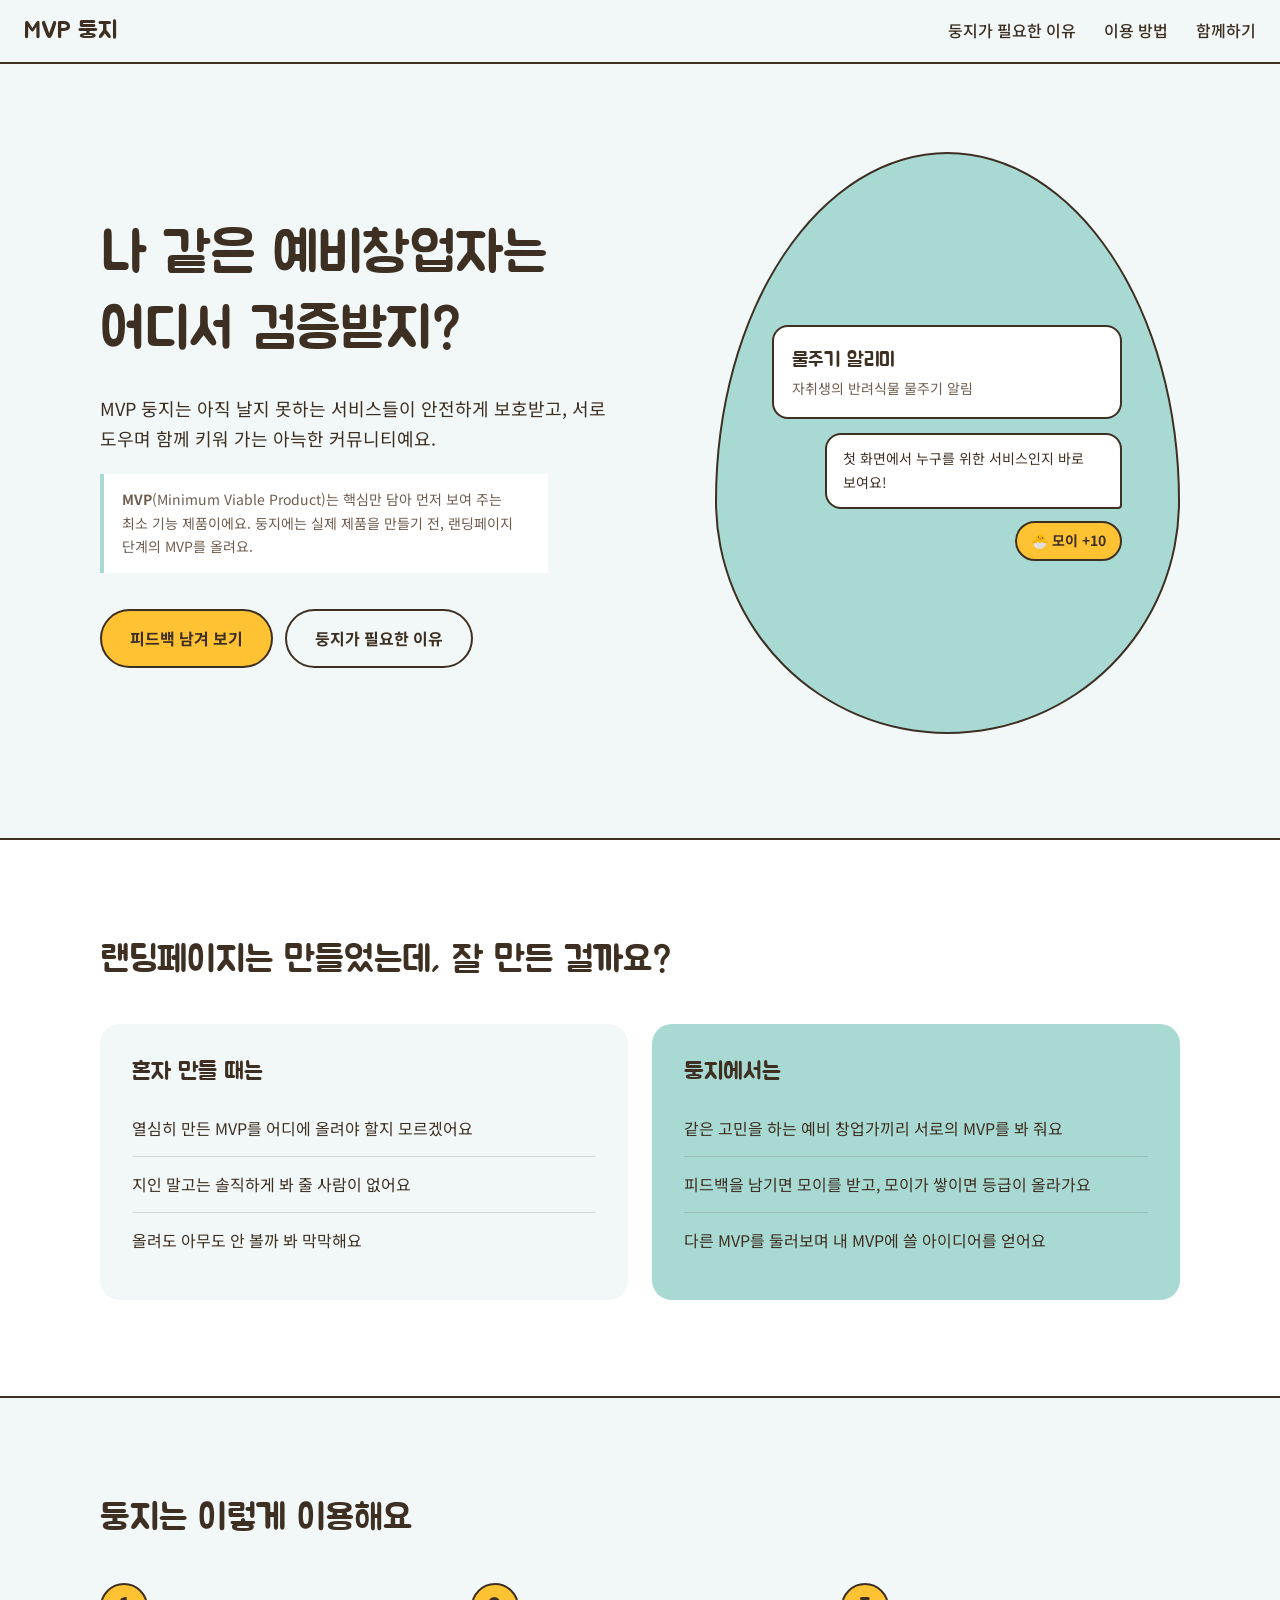
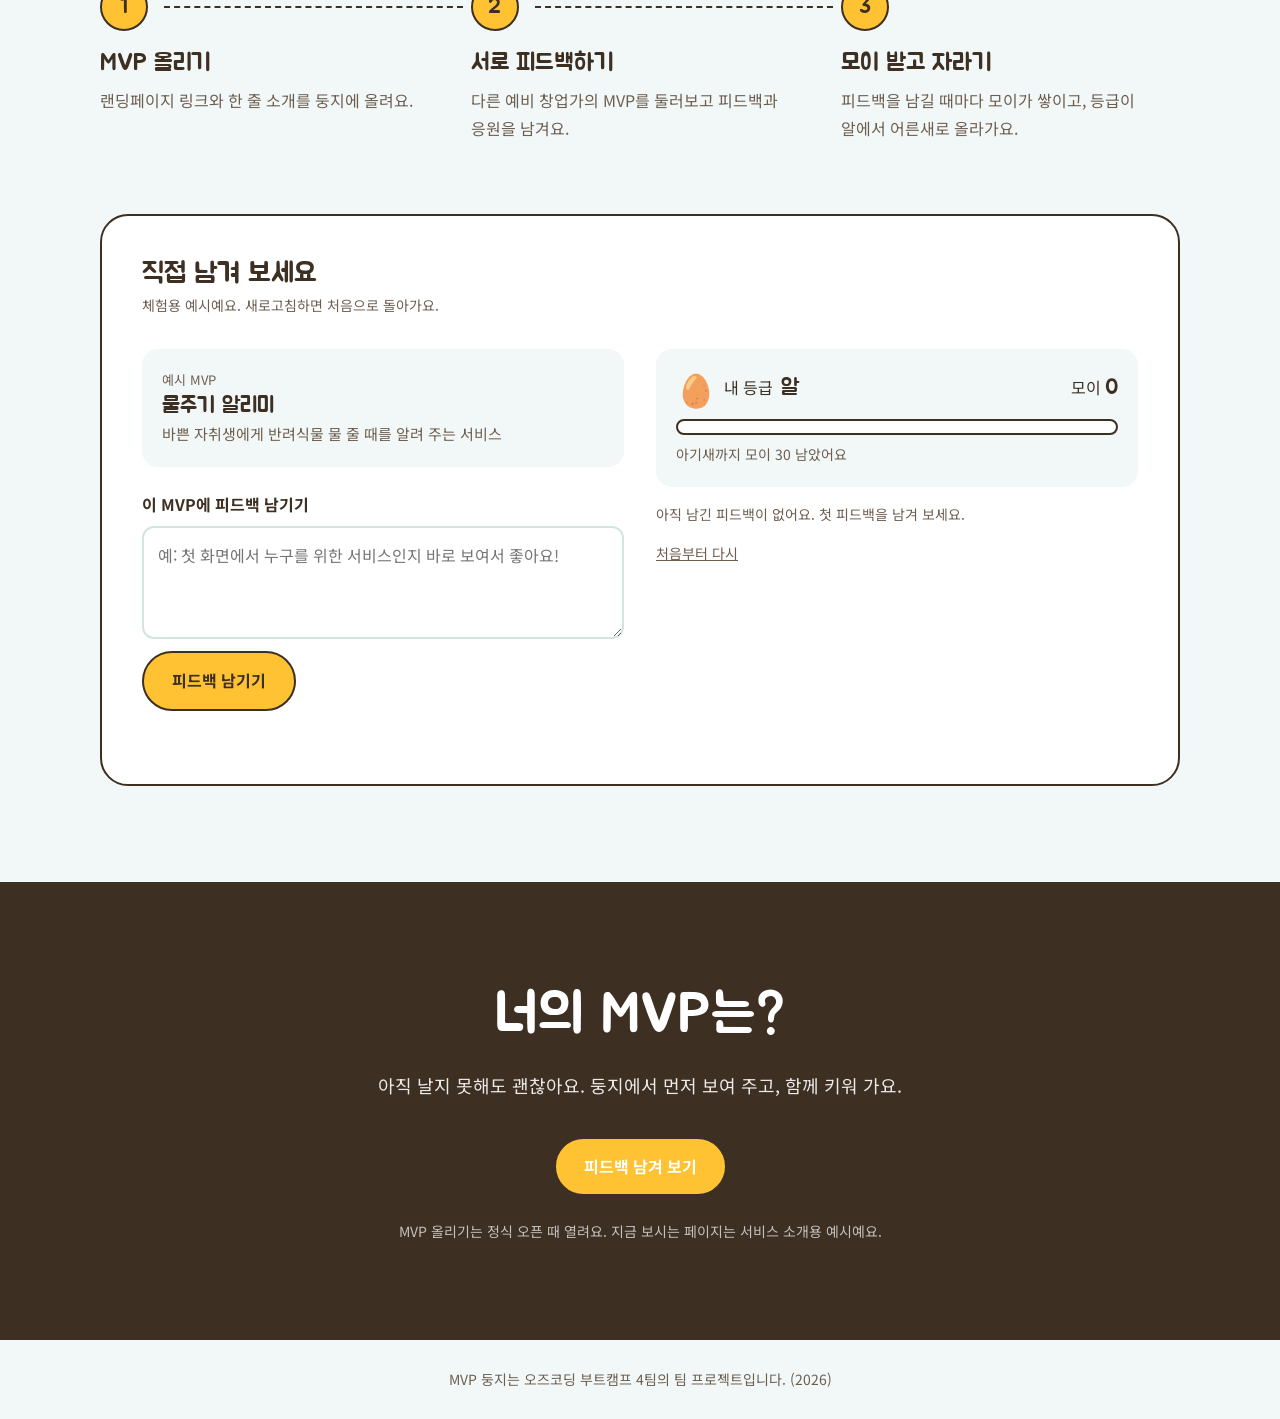
==== main/index.html @ 3beebb20 "first commit" ====
<!DOCTYPE html>
<html lang="ko">
<head>
  <meta charset="UTF-8">
  <meta name="viewport" content="width=device-width, initial-scale=1.0">
  <title>MVP 둥지 | 예비 창업가의 MVP 피드백 커뮤니티</title>
  <meta name="description" content="실제 제품을 만들기 전, 예비 창업가끼리 MVP를 보여 주고 피드백을 주고받는 커뮤니티">

  <!-- 글꼴: 제목은 Jua, 본문은 Noto Sans KR (Google Fonts) -->
  <link rel="preconnect" href="https://fonts.googleapis.com">
  <link rel="preconnect" href="https://fonts.gstatic.com" crossorigin>
  <link href="https://fonts.googleapis.com/css2?family=Jua&family=Noto+Sans+KR:wght@400;500;700&display=swap" rel="stylesheet">

  <link rel="stylesheet" href="style.css">
</head>
<body>
  <!--
    MVP 둥지 예시 페이지 (11/3)
    - 팀장이 먼저 만든 틀입니다. 섹션 담당자는 자기 섹션 블록만 고쳐서 보내 주세요.
    - CSS는 class로, JS는 id로 요소를 찾습니다.
      class 이름은 담당자가 바꿔도 되지만, id 이름은 바꾸기 전에 팀장에게 먼저 말해 주세요.
    - 이 예시 코드는 김민석이 Claude(AI)와 함께 작성했습니다.
  -->

  <!-- ===== 머리말 | 담당: 팀장 ===== -->
  <header class="site-header">
    <a href="#hero" class="site-logo">MVP 둥지</a>
    <nav class="site-nav">
      <a href="#problem">둥지가 필요한 이유</a>
      <a href="#how">이용 방법</a>
      <a href="#cta">함께하기</a>
    </nav>
  </header>

  <main>
    <!-- ===== 섹션 1. 첫 화면 | 담당: (확정 후 기입) ===== -->
    <section id="hero" class="hero">
      <div class="section-inner hero-inner">
        <div class="hero-text">
          <h1 class="hero-title">나 같은 예비창업자는<br>어디서 검증받지?</h1>
          <p class="hero-desc">
            MVP 둥지는 아직 날지 못하는 서비스들이 안전하게 보호받고,
            서로 도우며 함께 키워 가는 아늑한 커뮤니티예요.
          </p>
          <p class="hero-note">
            <strong>MVP</strong>(Minimum Viable Product)는 핵심만 담아 먼저 보여 주는 최소 기능 제품이에요.
            둥지에는 실제 제품을 만들기 전, 랜딩페이지 단계의 MVP를 올려요.
          </p>
          <div class="hero-buttons">
            <a href="#demo" class="btn btn-primary">피드백 남겨 보기</a>
            <a href="#problem" class="btn btn-ghost">둥지가 필요한 이유</a>
          </div>
        </div>

        <!-- 오른쪽 그림: 알 모양 안에 피드백이 오가는 장면 (꾸밈용) -->
        <div class="hero-preview" aria-hidden="true">
          <div class="hero-preview-card">
            <p class="hero-preview-name">물주기 알리미</p>
            <p class="hero-preview-desc">자취생의 반려식물 물주기 알림</p>
          </div>
          <p class="hero-preview-bubble">첫 화면에서 누구를 위한 서비스인지 바로 보여요!</p>
          <p class="hero-preview-reward">🐣 모이 +10</p>
        </div>
      </div>
    </section>

    <!-- ===== 섹션 2. 문제·해결 | 담당: (확정 후 기입) ===== -->
    <section id="problem" class="problem">
      <div class="section-inner">
        <h2 class="section-title">랜딩페이지는 만들었는데, 잘 만든 걸까요?</h2>
        <div class="problem-grid">
          <div class="problem-side problem-before">
            <h3 class="problem-side-title">혼자 만들 때는</h3>
            <ul class="problem-list">
              <li>열심히 만든 MVP를 어디에 올려야 할지 모르겠어요</li>
              <li>지인 말고는 솔직하게 봐 줄 사람이 없어요</li>
              <li>올려도 아무도 안 볼까 봐 막막해요</li>
            </ul>
          </div>
          <div class="problem-side problem-after">
            <h3 class="problem-side-title">둥지에서는</h3>
            <ul class="problem-list">
              <li>같은 고민을 하는 예비 창업가끼리 서로의 MVP를 봐 줘요</li>
              <li>피드백을 남기면 모이를 받고, 모이가 쌓이면 등급이 올라가요</li>
              <li>다른 MVP를 둘러보며 내 MVP에 쓸 아이디어를 얻어요</li>
            </ul>
          </div>
        </div>
      </div>
    </section>

    <!-- ===== 섹션 3. 사용 방법·예시 | 담당: (확정 후 기입) ===== -->
    <section id="how" class="how">
      <div class="section-inner">
        <h2 class="section-title">둥지는 이렇게 이용해요</h2>

        <ol class="how-steps">
          <li class="how-step">
            <span class="how-step-num">1</span>
            <h3 class="how-step-title">MVP 올리기</h3>
            <p class="how-step-desc">랜딩페이지 링크와 한 줄 소개를 둥지에 올려요.</p>
          </li>
          <li class="how-step">
            <span class="how-step-num">2</span>
            <h3 class="how-step-title">서로 피드백하기</h3>
            <p class="how-step-desc">다른 예비 창업가의 MVP를 둘러보고 피드백과 응원을 남겨요.</p>
          </li>
          <li class="how-step">
            <span class="how-step-num">3</span>
            <h3 class="how-step-title">모이 받고 자라기</h3>
            <p class="how-step-desc">피드백을 남길 때마다 모이가 쌓이고, 등급이 알에서 어른새로 올라가요.</p>
          </li>
        </ol>

        <!-- 체험용 예시: script.js가 이 안의 id들을 찾아서 움직입니다 -->
        <div id="demo" class="how-demo">
          <div class="how-demo-head">
            <h3 class="how-demo-title">직접 남겨 보세요</h3>
            <p class="how-demo-note">체험용 예시예요. 새로고침하면 처음으로 돌아가요.</p>
          </div>

          <div class="how-demo-left">
            <article class="how-mvp-card">
              <p class="how-mvp-tag">예시 MVP</p>
              <h4 class="how-mvp-title">물주기 알리미</h4>
              <p class="how-mvp-desc">바쁜 자취생에게 반려식물 물 줄 때를 알려 주는 서비스</p>
            </article>

            <label for="feedbackInput" class="how-form-label">이 MVP에 피드백 남기기</label>
            <textarea id="feedbackInput" class="how-input" rows="3"
              placeholder="예: 첫 화면에서 누구를 위한 서비스인지 바로 보여서 좋아요!"></textarea>
            <button type="button" id="feedbackButton" class="btn btn-primary">피드백 남기기</button>
            <p id="feedbackMessage" class="how-message" aria-live="polite"></p>
          </div>

          <div class="how-demo-right">
            <div class="how-status">
              <div class="how-status-top">
                <p class="how-grade">
                  <span id="gradeIcon" class="how-grade-icon">🥚</span>
                  내 등급 <strong id="gradeName">알</strong>
                </p>
                <p class="how-points">모이 <strong id="pointValue">0</strong></p>
              </div>
              <div class="how-progress">
                <div id="progressBar" class="how-progress-bar"></div>
              </div>
              <p id="nextGrade" class="how-next">아기새까지 모이 30 남았어요</p>
            </div>

            <ul id="feedbackList" class="how-feedback-list"></ul>
            <button type="button" id="resetButton" class="how-reset">처음부터 다시</button>
          </div>
        </div>
      </div>
    </section>

    <!-- ===== 섹션 4. 마지막 안내 | 담당: (확정 후 기입) ===== -->
    <section id="cta" class="cta">
      <div class="section-inner">
        <h2 class="cta-title">너의 MVP는?</h2>
        <p class="cta-desc">아직 날지 못해도 괜찮아요. 둥지에서 먼저 보여 주고, 함께 키워 가요.</p>
        <a href="#demo" class="btn btn-primary">피드백 남겨 보기</a>
        <p class="cta-note">MVP 올리기는 정식 오픈 때 열려요. 지금 보시는 페이지는 서비스 소개용 예시예요.</p>
      </div>
    </section>
  </main>

  <!-- ===== 꼬리말 | 담당: 팀장 ===== -->
  <footer class="site-footer">
    <p>MVP 둥지는 오즈코딩 부트캠프 4팀의 팀 프로젝트입니다. (2026)</p>
  </footer>

  <!-- HTML을 다 읽은 뒤에 JS가 실행되도록 body 맨 끝에 둡니다 -->
  <script src="script.js"></script>
</body>
</html>
---- main/style.css ----
/* =========================================================
   MVP 둥지 style.css (예시 페이지, 11/3)
   - [공통] 블록은 팀장이 관리합니다. 색과 글꼴은 :root 변수만 바꾸면 전체가 바뀝니다.
   - 섹션 블록은 담당자가 자기 블록만 고쳐서 보내 주세요.
   - 섹션 클래스 이름은 섹션 이름으로 시작합니다: hero-, problem-, how-, cta-
     (section-inner, section-title, btn은 모든 섹션이 같이 쓰는 공통 클래스)
   - 휴대폰 너비(768px 이하) 규칙도 각 섹션 블록 안에 둡니다.
   ========================================================= */


/* ===== [공통] 색·글꼴 변수 | 담당: 팀장 ===== */
:root {
  --color-shell: #f1f8f7;      /* 페이지 바탕: 옅은 알껍데기 */
  --color-egg: #a8dad3;        /* 알 색 */
  --color-twig: #3e2f23;       /* 글자·테두리: 둥지 나뭇가지 */
  --color-bark: #6f5e50;       /* 보조 글자 */
  --color-yolk: #ffc233;       /* 강조·버튼: 노른자 */
  --color-yolk-dark: #eaa900;  /* 버튼에 마우스를 올렸을 때 */
  --color-white: #ffffff;
  --color-line: #d3e5e1;       /* 옅은 선 */

  --font-title: 'Jua', 'Noto Sans KR', sans-serif;
  --font-body: 'Noto Sans KR', 'Apple SD Gothic Neo', 'Malgun Gothic', sans-serif;

  --max-width: 1080px;
  --header-height: 64px;
}


/* ===== [공통] 기본 설정 | 담당: 팀장 ===== */
* {
  box-sizing: border-box;
  margin: 0;
  padding: 0;
}

html {
  scroll-behavior: smooth;   /* 메뉴를 누르면 부드럽게 이동 */
}

body {
  font-family: var(--font-body);
  font-size: 16px;
  line-height: 1.7;
  color: var(--color-twig);
  background-color: var(--color-shell);
  word-break: keep-all;      /* 한글 낱말이 중간에 끊기지 않게 */
}

h1, h2, h3, h4 {
  font-family: var(--font-title);
  font-weight: 400;
  line-height: 1.35;
}

a {
  color: inherit;
  text-decoration: none;
}

ul, ol {
  list-style: none;
}

button, textarea {
  font: inherit;
  color: inherit;
}

section {
  padding: 96px 24px;
  scroll-margin-top: var(--header-height);  /* 고정된 머리말에 제목이 가리지 않게 */
}

.section-inner {
  max-width: var(--max-width);
  margin: 0 auto;
}

.section-title {
  font-size: 36px;
  margin-bottom: 40px;
}

/* 키보드로 이동할 때 지금 어디에 있는지 보이게 */
a:focus-visible,
button:focus-visible {
  outline: 3px solid var(--color-twig);
  outline-offset: 3px;
}

/* 버튼 (공통) */
.btn {
  display: inline-block;
  padding: 14px 28px;
  border: 2px solid var(--color-twig);
  border-radius: 999px;
  font-weight: 700;
  cursor: pointer;
  transition: background-color 0.2s;
}

.btn-primary {
  background-color: var(--color-yolk);
}

.btn-primary:hover {
  background-color: var(--color-yolk-dark);
}

.btn-ghost {
  background-color: transparent;
}

.btn-ghost:hover {
  background-color: var(--color-white);
}

/* 움직임을 줄이도록 설정한 사람에게는 애니메이션을 끔 */
@media (prefers-reduced-motion: reduce) {
  html {
    scroll-behavior: auto;
  }
  * {
    transition: none !important;
  }
}

@media (max-width: 768px) {
  section {
    padding: 64px 16px;
  }
  .section-title {
    font-size: 28px;
    margin-bottom: 28px;
  }
}


/* ===== 머리말 | 담당: 팀장 ===== */
.site-header {
  position: sticky;
  top: 0;
  z-index: 10;
  height: var(--header-height);
  display: flex;
  align-items: center;
  justify-content: space-between;
  padding: 0 24px;
  background-color: var(--color-shell);
  border-bottom: 2px solid var(--color-twig);
}

.site-logo {
  font-family: var(--font-title);
  font-size: 24px;
}

.site-nav {
  display: flex;
  gap: 28px;
  font-weight: 500;
}

.site-nav a:hover {
  text-decoration: underline;
  text-underline-offset: 6px;
}

@media (max-width: 768px) {
  .site-header {
    padding: 0 16px;
  }
  .site-nav {
    display: none;   /* 휴대폰에서는 메뉴를 숨김 */
  }
}


/* ===== 섹션 1. 첫 화면 | 담당: (확정 후 기입) ===== */
.hero {
  padding-top: 88px;
  padding-bottom: 104px;
}

.hero-inner {
  display: grid;
  grid-template-columns: 1.2fr 1fr;
  gap: 56px;
  align-items: center;
}

.hero-title {
  font-size: 56px;
  margin-bottom: 24px;
}

.hero-desc {
  max-width: 32em;
  font-size: 18px;
  margin-bottom: 20px;
}

.hero-note {
  max-width: 32em;
  padding: 14px 18px;
  margin-bottom: 36px;
  border-left: 4px solid var(--color-egg);
  background-color: var(--color-white);
  font-size: 14px;
  color: var(--color-bark);
}

.hero-buttons {
  display: flex;
  flex-wrap: wrap;
  gap: 12px;
}

/* 오른쪽 알 모양 그림 */
.hero-preview {
  display: flex;
  flex-direction: column;
  justify-content: center;
  width: 100%;
  aspect-ratio: 4 / 5;
  padding: 18% 12%;
  background-color: var(--color-egg);
  border: 2px solid var(--color-twig);
  border-radius: 50% 50% 50% 50% / 60% 60% 40% 40%;   /* 알 모양 */
}

.hero-preview-card {
  padding: 16px 18px;
  background-color: var(--color-white);
  border: 2px solid var(--color-twig);
  border-radius: 16px;
}

.hero-preview-name {
  font-family: var(--font-title);
  font-size: 20px;
}

.hero-preview-desc {
  font-size: 14px;
  color: var(--color-bark);
}

.hero-preview-bubble {
  align-self: flex-end;
  max-width: 85%;
  margin-top: 14px;
  padding: 12px 16px;
  background-color: var(--color-white);
  border: 2px solid var(--color-twig);
  border-radius: 16px 16px 4px 16px;   /* 말풍선 꼬리 */
  font-size: 14px;
}

.hero-preview-reward {
  align-self: flex-end;
  margin-top: 12px;
  padding: 6px 14px;
  background-color: var(--color-yolk);
  border: 2px solid var(--color-twig);
  border-radius: 999px;
  font-size: 14px;
  font-weight: 700;
}

@media (max-width: 768px) {
  .hero {
    padding-top: 48px;
    padding-bottom: 64px;
  }
  .hero-inner {
    grid-template-columns: 1fr;
    gap: 40px;
  }
  .hero-title {
    font-size: 38px;
  }
  .hero-desc {
    font-size: 16px;
  }
  .hero-preview {
    max-width: 340px;
    margin: 0 auto;
  }
}


/* ===== 섹션 2. 문제·해결 | 담당: (확정 후 기입) ===== */
.problem {
  background-color: var(--color-white);
  border-top: 2px solid var(--color-twig);
  border-bottom: 2px solid var(--color-twig);
}

.problem-grid {
  display: grid;
  grid-template-columns: 1fr 1fr;
  gap: 24px;
}

.problem-side {
  padding: 32px;
  border-radius: 20px;
}

.problem-before {
  background-color: var(--color-shell);
}

.problem-after {
  background-color: var(--color-egg);
}

.problem-side-title {
  font-size: 24px;
  margin-bottom: 12px;
}

.problem-list li {
  padding: 14px 0;
  border-bottom: 1px solid rgba(62, 47, 35, 0.15);
}

.problem-list li:last-child {
  border-bottom: none;
}

@media (max-width: 768px) {
  .problem-grid {
    grid-template-columns: 1fr;
  }
  .problem-side {
    padding: 24px;
  }
}


/* ===== 섹션 3. 사용 방법·예시 | 담당: (확정 후 기입) ===== */
.how-steps {
  display: grid;
  grid-template-columns: repeat(3, 1fr);
  gap: 32px;
  margin-bottom: 72px;
}

.how-step {
  position: relative;
  padding-top: 64px;
}

/* 단계 사이를 잇는 점선 (마지막 단계에는 없음) */
.how-step::after {
  content: '';
  position: absolute;
  top: 23px;
  left: 64px;
  right: -24px;
  border-top: 2px dashed var(--color-twig);
}

.how-step:last-child::after {
  display: none;
}

.how-step-num {
  position: absolute;
  top: 0;
  left: 0;
  width: 48px;
  height: 48px;
  display: flex;
  align-items: center;
  justify-content: center;
  background-color: var(--color-yolk);
  border: 2px solid var(--color-twig);
  border-radius: 50%;
  font-family: var(--font-title);
  font-size: 22px;
}

.how-step-title {
  font-size: 24px;
  margin-bottom: 8px;
}

.how-step-desc {
  color: var(--color-bark);
}

/* 체험용 예시 상자 */
.how-demo {
  display: grid;
  grid-template-columns: 1fr 1fr;
  gap: 32px;
  padding: 40px;
  background-color: var(--color-white);
  border: 2px solid var(--color-twig);
  border-radius: 28px;
  scroll-margin-top: calc(var(--header-height) + 24px);
}

.how-demo-head {
  grid-column: 1 / -1;   /* 제목은 두 칸을 다 씀 */
}

.how-demo-title {
  font-size: 28px;
}

.how-demo-note {
  font-size: 14px;
  color: var(--color-bark);
}

.how-mvp-card {
  padding: 20px;
  margin-bottom: 24px;
  background-color: var(--color-shell);
  border-radius: 16px;
}

.how-mvp-tag {
  font-size: 13px;
  color: var(--color-bark);
}

.how-mvp-title {
  font-size: 22px;
}

.how-mvp-desc {
  font-size: 15px;
  color: var(--color-bark);
}

.how-form-label {
  display: block;
  margin-bottom: 8px;
  font-weight: 700;
}

.how-input {
  display: block;
  width: 100%;
  padding: 14px;
  margin-bottom: 12px;
  background-color: var(--color-white);
  border: 2px solid var(--color-line);
  border-radius: 12px;
  resize: vertical;
}

.how-input:focus {
  outline: none;
  border-color: var(--color-twig);
}

.how-message {
  min-height: 1.7em;
  margin-top: 10px;
  font-size: 14px;
  font-weight: 700;
}

.how-status {
  padding: 20px;
  margin-bottom: 16px;
  background-color: var(--color-shell);
  border-radius: 16px;
}

.how-status-top {
  display: flex;
  justify-content: space-between;
  align-items: center;
  margin-bottom: 12px;
}

.how-grade {
  display: flex;
  align-items: center;
  gap: 8px;
}

.how-grade-icon {
  font-size: 32px;
  line-height: 1;
}

.how-grade strong,
.how-points strong {
  font-family: var(--font-title);
  font-size: 22px;
  font-weight: 400;
}

.how-progress {
  height: 16px;
  background-color: var(--color-white);
  border: 2px solid var(--color-twig);
  border-radius: 999px;
  overflow: hidden;
}

.how-progress-bar {
  width: 0;
  height: 100%;
  background-color: var(--color-yolk);
  transition: width 0.4s ease;   /* 모이가 늘 때 막대가 차오름 */
}

.how-next {
  margin-top: 8px;
  font-size: 14px;
  color: var(--color-bark);
}

.how-feedback-list {
  display: flex;
  flex-direction: column;
  gap: 8px;
}

.how-feedback-list li {
  padding: 12px 14px;
  background-color: var(--color-shell);
  border-radius: 12px 12px 12px 4px;
  font-size: 15px;
}

/* 피드백이 하나도 없을 때 보이는 안내 (HTML의 ul 안을 비워 둬야 동작) */
.how-feedback-list:empty::before {
  content: '아직 남긴 피드백이 없어요. 첫 피드백을 남겨 보세요.';
  font-size: 14px;
  color: var(--color-bark);
}

.how-reset {
  margin-top: 16px;
  padding: 0;
  background: none;
  border: none;
  color: var(--color-bark);
  font-size: 14px;
  text-decoration: underline;
  cursor: pointer;
}

@media (max-width: 768px) {
  .how-steps {
    grid-template-columns: 1fr;
    gap: 24px;
    margin-bottom: 48px;
  }
  .how-step {
    min-height: 48px;
    padding-top: 0;
    padding-left: 64px;
  }
  .how-step::after {
    display: none;
  }
  .how-demo {
    grid-template-columns: 1fr;
    gap: 24px;
    padding: 24px;
  }
}


/* ===== 섹션 4. 마지막 안내 | 담당: (확정 후 기입) ===== */
.cta {
  background-color: var(--color-twig);
  color: var(--color-white);
  text-align: center;
}

.cta-title {
  font-size: 56px;
  margin-bottom: 16px;
}

.cta-desc {
  font-size: 18px;
  margin-bottom: 36px;
  opacity: 0.9;
}

.cta-note {
  margin-top: 24px;
  font-size: 14px;
  opacity: 0.7;
}

/* 어두운 바탕이라 키보드 표시선을 노른자색으로 */
.cta a:focus-visible {
  outline-color: var(--color-yolk);
}

@media (max-width: 768px) {
  .cta-title {
    font-size: 40px;
  }
  .cta-desc {
    font-size: 16px;
  }
}


/* ===== 꼬리말 | 담당: 팀장 ===== */
.site-footer {
  padding: 28px 24px;
  text-align: center;
  font-size: 14px;
  color: var(--color-bark);
}
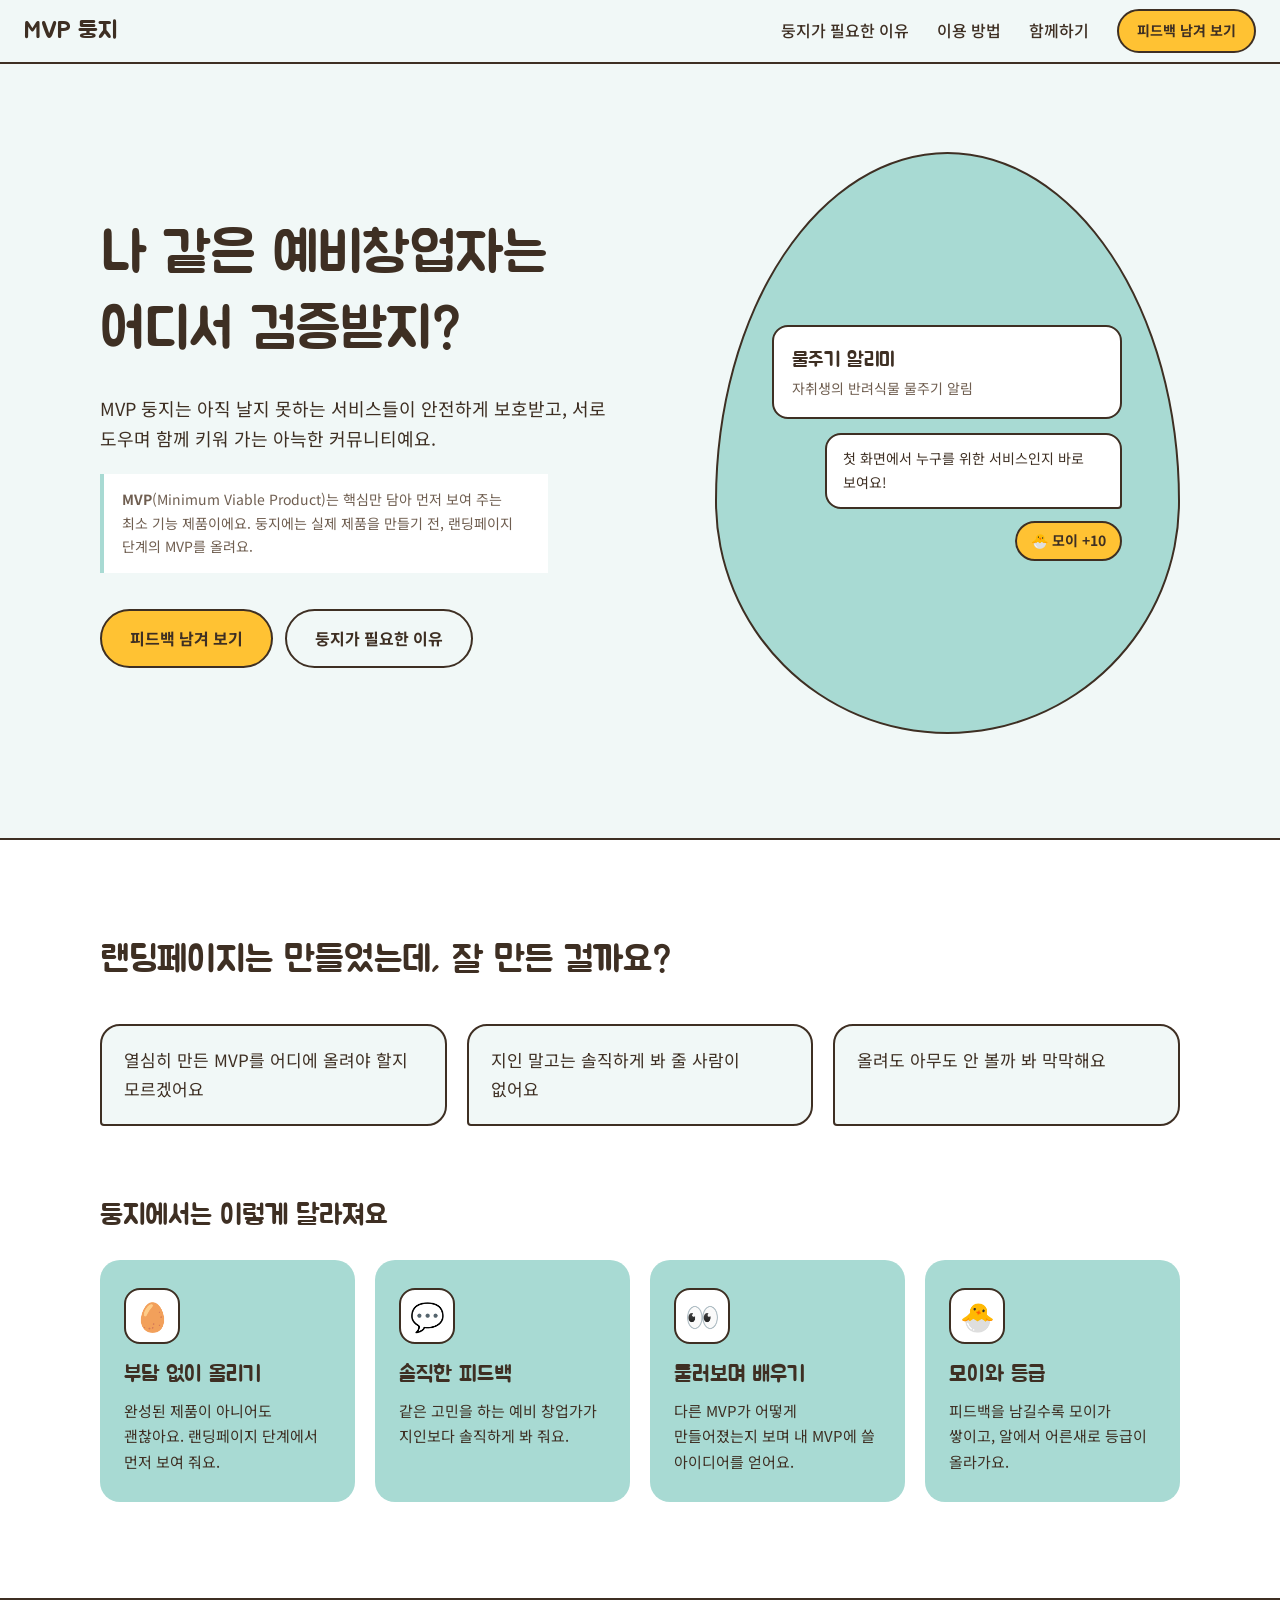
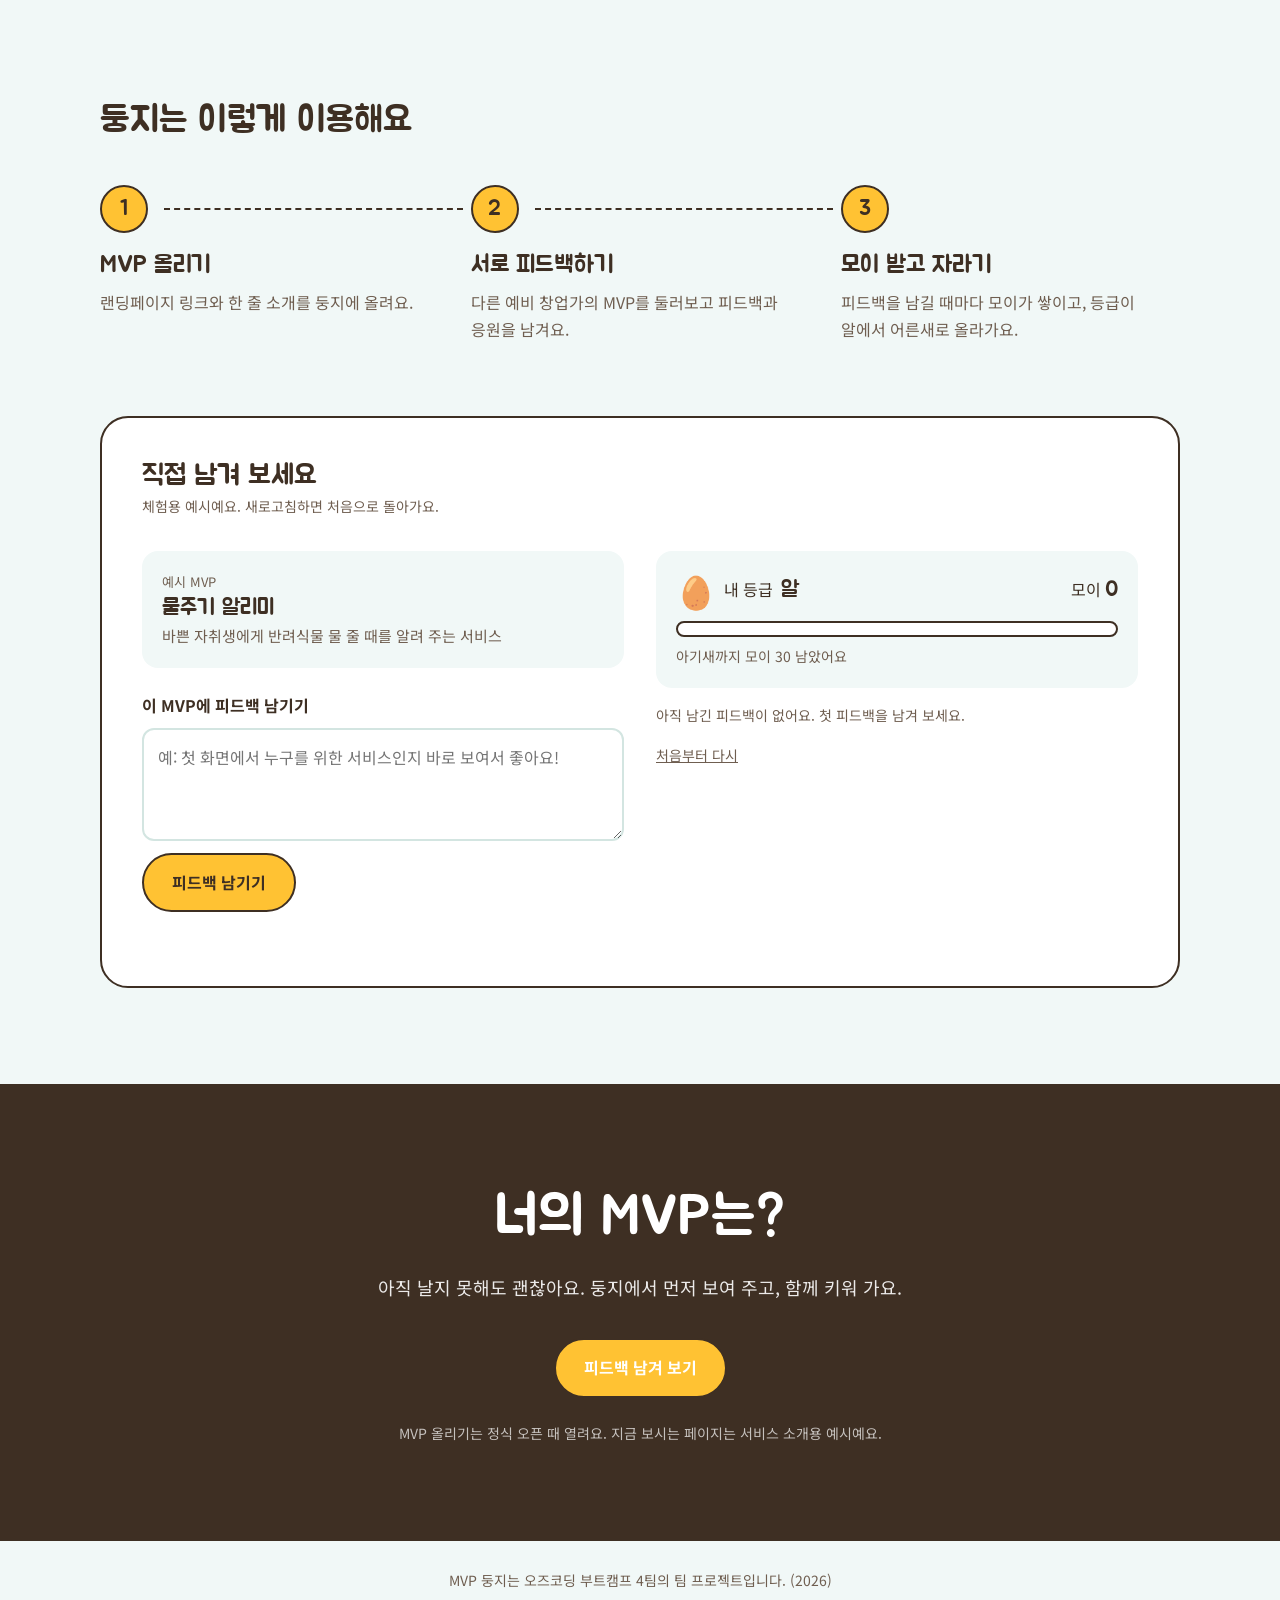
==== commit 575f380f: "2commit" ====
--- a/main/index.html
+++ b/main/index.html
@@ -19,17 +19,20 @@
     - 팀장이 먼저 만든 틀입니다. 섹션 담당자는 자기 섹션 블록만 고쳐서 보내 주세요.
     - CSS는 class로, JS는 id로 요소를 찾습니다.
       class 이름은 담당자가 바꿔도 되지만, id 이름은 바꾸기 전에 팀장에게 먼저 말해 주세요.
-    - 이 예시 코드는 김민석이 Claude(AI)와 함께 작성했습니다.
   -->
 
   <!-- ===== 머리말 | 담당: 팀장 ===== -->
   <header class="site-header">
     <a href="#hero" class="site-logo">MVP 둥지</a>
-    <nav class="site-nav">
-      <a href="#problem">둥지가 필요한 이유</a>
-      <a href="#how">이용 방법</a>
-      <a href="#cta">함께하기</a>
-    </nav>
+    <div class="site-header-right">
+      <nav class="site-nav">
+        <a href="#problem">둥지가 필요한 이유</a>
+        <a href="#how">이용 방법</a>
+        <a href="#cta">함께하기</a>
+      </nav>
+      <!-- 메뉴 옆 행동 버튼: 휴대폰에서 메뉴가 숨어도 이 버튼은 남음 -->
+      <a href="#demo" class="btn btn-primary site-cta">피드백 남겨 보기</a>
+    </div>
   </header>
 
   <main>
@@ -64,27 +67,41 @@
       </div>
     </section>
 
-    <!-- ===== 섹션 2. 문제·해결 | 담당: (확정 후 기입) ===== -->
+    <!-- ===== 섹션 2. 문제·해결 (주요 기능) | 담당: (확정 후 기입) ===== -->
     <section id="problem" class="problem">
       <div class="section-inner">
         <h2 class="section-title">랜딩페이지는 만들었는데, 잘 만든 걸까요?</h2>
-        <div class="problem-grid">
-          <div class="problem-side problem-before">
-            <h3 class="problem-side-title">혼자 만들 때는</h3>
-            <ul class="problem-list">
-              <li>열심히 만든 MVP를 어디에 올려야 할지 모르겠어요</li>
-              <li>지인 말고는 솔직하게 봐 줄 사람이 없어요</li>
-              <li>올려도 아무도 안 볼까 봐 막막해요</li>
-            </ul>
-          </div>
-          <div class="problem-side problem-after">
-            <h3 class="problem-side-title">둥지에서는</h3>
-            <ul class="problem-list">
-              <li>같은 고민을 하는 예비 창업가끼리 서로의 MVP를 봐 줘요</li>
-              <li>피드백을 남기면 모이를 받고, 모이가 쌓이면 등급이 올라가요</li>
-              <li>다른 MVP를 둘러보며 내 MVP에 쓸 아이디어를 얻어요</li>
-            </ul>
-          </div>
+
+        <!-- 문제: 예비 창업가가 하는 말 세 가지 -->
+        <ul class="problem-pains">
+          <li class="problem-pain">열심히 만든 MVP를 어디에 올려야 할지 모르겠어요</li>
+          <li class="problem-pain">지인 말고는 솔직하게 봐 줄 사람이 없어요</li>
+          <li class="problem-pain">올려도 아무도 안 볼까 봐 막막해요</li>
+        </ul>
+
+        <!-- 해결: 둥지의 주요 기능 네 가지 -->
+        <h3 class="problem-features-title">둥지에서는 이렇게 달라져요</h3>
+        <div class="problem-features">
+          <article class="problem-feature">
+            <span class="problem-feature-icon" aria-hidden="true">🥚</span>
+            <h4 class="problem-feature-name">부담 없이 올리기</h4>
+            <p class="problem-feature-desc">완성된 제품이 아니어도 괜찮아요. 랜딩페이지 단계에서 먼저 보여 줘요.</p>
+          </article>
+          <article class="problem-feature">
+            <span class="problem-feature-icon" aria-hidden="true">💬</span>
+            <h4 class="problem-feature-name">솔직한 피드백</h4>
+            <p class="problem-feature-desc">같은 고민을 하는 예비 창업가가 지인보다 솔직하게 봐 줘요.</p>
+          </article>
+          <article class="problem-feature">
+            <span class="problem-feature-icon" aria-hidden="true">👀</span>
+            <h4 class="problem-feature-name">둘러보며 배우기</h4>
+            <p class="problem-feature-desc">다른 MVP가 어떻게 만들어졌는지 보며 내 MVP에 쓸 아이디어를 얻어요.</p>
+          </article>
+          <article class="problem-feature">
+            <span class="problem-feature-icon" aria-hidden="true">🐣</span>
+            <h4 class="problem-feature-name">모이와 등급</h4>
+            <p class="problem-feature-desc">피드백을 남길수록 모이가 쌓이고, 알에서 어른새로 등급이 올라가요.</p>
+          </article>
         </div>
       </div>
     </section>
--- a/main/style.css
+++ b/main/style.css
@@ -167,12 +167,24 @@
   text-underline-offset: 6px;
 }
 
+.site-header-right {
+  display: flex;
+  align-items: center;
+  gap: 28px;
+}
+
+/* 머리말 버튼은 공통 .btn보다 작게 */
+.site-cta {
+  padding: 8px 18px;
+  font-size: 14px;
+}
+
 @media (max-width: 768px) {
   .site-header {
     padding: 0 16px;
   }
   .site-nav {
-    display: none;   /* 휴대폰에서는 메뉴를 숨김 */
+    display: none;   /* 휴대폰에서는 메뉴를 숨기고 버튼만 남김 */
   }
 }
 
@@ -291,51 +303,92 @@
 }
 
 
-/* ===== 섹션 2. 문제·해결 | 담당: (확정 후 기입) ===== */
+/* ===== 섹션 2. 문제·해결 (주요 기능) | 담당: (확정 후 기입) ===== */
 .problem {
   background-color: var(--color-white);
   border-top: 2px solid var(--color-twig);
   border-bottom: 2px solid var(--color-twig);
 }
 
-.problem-grid {
+/* 문제: 예비 창업가의 말풍선 세 개 */
+.problem-pains {
   display: grid;
-  grid-template-columns: 1fr 1fr;
-  gap: 24px;
-}
-
-.problem-side {
-  padding: 32px;
+  grid-template-columns: repeat(3, 1fr);
+  gap: 20px;
+  margin-bottom: 72px;
+}
+
+.problem-pain {
+  padding: 20px 22px;
+  background-color: var(--color-shell);
+  border: 2px solid var(--color-twig);
+  border-radius: 20px 20px 20px 4px;   /* 말풍선 꼬리 */
+  font-size: 17px;
+}
+
+/* 해결: 주요 기능 네 개 */
+.problem-features-title {
+  font-size: 28px;
+  margin-bottom: 24px;
+}
+
+.problem-features {
+  display: grid;
+  grid-template-columns: repeat(4, 1fr);
+  gap: 20px;
+}
+
+.problem-feature {
+  padding: 28px 24px;
+  background-color: var(--color-egg);
   border-radius: 20px;
 }
 
-.problem-before {
-  background-color: var(--color-shell);
-}
-
-.problem-after {
-  background-color: var(--color-egg);
-}
-
-.problem-side-title {
-  font-size: 24px;
-  margin-bottom: 12px;
-}
-
-.problem-list li {
-  padding: 14px 0;
-  border-bottom: 1px solid rgba(62, 47, 35, 0.15);
-}
-
-.problem-list li:last-child {
-  border-bottom: none;
+.problem-feature-icon {
+  display: flex;
+  align-items: center;
+  justify-content: center;
+  width: 56px;
+  height: 56px;
+  margin-bottom: 16px;
+  background-color: var(--color-white);
+  border: 2px solid var(--color-twig);
+  border-radius: 16px;
+  font-size: 28px;
+}
+
+.problem-feature-name {
+  font-size: 22px;
+  margin-bottom: 8px;
+}
+
+.problem-feature-desc {
+  font-size: 15px;
+}
+
+/* 태블릿 너비: 기능 카드를 두 줄로 */
+@media (max-width: 1024px) {
+  .problem-features {
+    grid-template-columns: repeat(2, 1fr);
+  }
 }
 
 @media (max-width: 768px) {
-  .problem-grid {
+  .problem-pains {
     grid-template-columns: 1fr;
-  }
-  .problem-side {
+    gap: 12px;
+    margin-bottom: 48px;
+  }
+  .problem-pain {
+    font-size: 16px;
+  }
+  .problem-features-title {
+    font-size: 24px;
+  }
+  .problem-features {
+    grid-template-columns: 1fr;
+  }
+  .problem-feature {
     padding: 24px;
   }
 }
